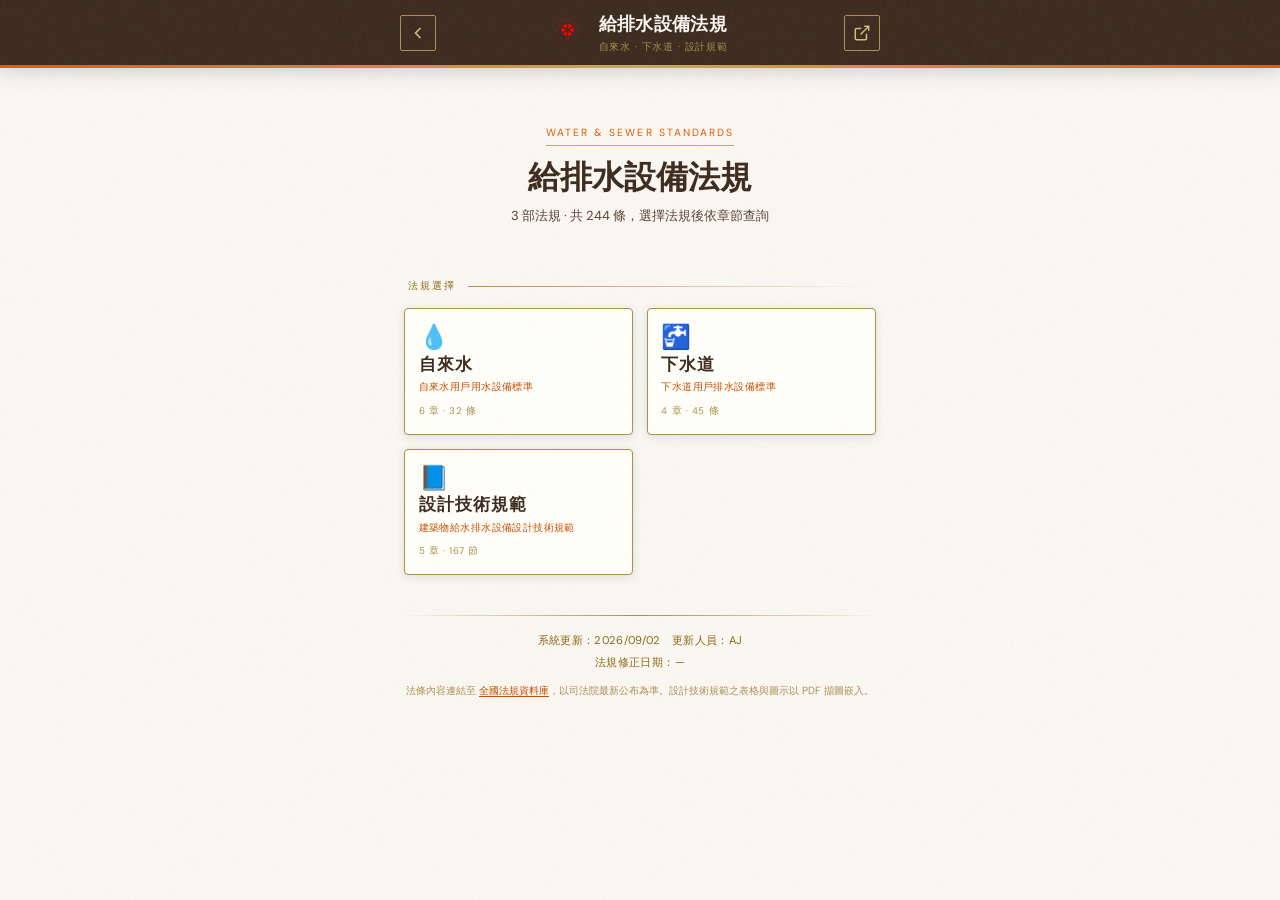
==== index.html @ e8ea3840 "Deploy water-law-web with plumbing spec crops, PDF viewer, and appendix navigation fixes. EOF  Co-au" ====
<!DOCTYPE html>
<html lang="zh-Hant">
<head>
  <meta charset="UTF-8">
  <meta name="viewport" content="width=device-width, initial-scale=1, viewport-fit=cover">
  <meta name="theme-color" content="#3D2B1F">
  <meta name="apple-mobile-web-app-capable" content="yes">
  <meta name="apple-mobile-web-app-status-bar-style" content="black-translucent">
  <meta name="apple-mobile-web-app-title" content="給排水設備法規">
  <link rel="apple-touch-icon" href="assets/logo.png">
  <meta name="description" content="自來水用戶用水設備標準、下水道用戶排水設備標準、建築物給水排水設備設計技術規範 — 手機網頁版">
  <title>給排水設備法規</title>
  <link rel="preconnect" href="https://fonts.googleapis.com">
  <link rel="preconnect" href="https://fonts.gstatic.com" crossorigin>
  <link href="https://fonts.googleapis.com/css2?family=Cormorant+Garamond:ital,wght@0,500;0,600;0,700;1,500&family=DM+Sans:opsz,wght@9..40,400;9..40,500;9..40,600&display=swap" rel="stylesheet">
  <link rel="stylesheet" href="css/style.css">
</head>
<body>
  <div class="grain" aria-hidden="true"></div>

  <header class="site-header">
    <div class="header-inner">
      <button type="button" class="back-btn" id="backBtn" hidden aria-label="返回">
        <svg width="20" height="20" viewBox="0 0 24 24" fill="none" stroke="currentColor" stroke-width="2"><path d="M15 18l-6-6 6-6"/></svg>
      </button>
      <div class="brand">
        <img src="assets/logo.png" alt="" class="brand-logo" width="36" height="36">
        <div class="brand-text">
          <h1 class="brand-title" id="pageTitle">給排水設備法規</h1>
          <p class="brand-sub" id="pageSub">自來水 · 下水道 · 設計規範</p>
        </div>
      </div>
      <a class="moj-link" id="headerMojLink" href="https://law.moj.gov.tw/" target="_blank" rel="noopener" aria-label="全國法規資料庫">
        <svg width="18" height="18" viewBox="0 0 24 24" fill="none" stroke="currentColor" stroke-width="2"><path d="M18 13v6a2 2 0 01-2 2H5a2 2 0 01-2-2V8a2 2 0 012-2h6"/><polyline points="15 3 21 3 21 9"/><line x1="10" y1="14" x2="21" y2="3"/></svg>
      </a>
    </div>
    <div class="header-rule"></div>
  </header>

  <main class="main" id="app"></main>

  <footer class="site-footer">
    <div class="footer-rule"></div>
    <p class="footer-meta">系統更新：<span id="sysDate"></span>　更新人員：<span id="sysAuthor"></span></p>
    <p class="footer-meta">法規修正日期：<span id="lawDate">—</span></p>
    <p class="footer-note" id="footerNote">法條內容連結至 <a href="https://law.moj.gov.tw/" target="_blank" rel="noopener">全國法規資料庫</a>，以司法院最新公布為準。設計技術規範之表格與圖示以 PDF 擷圖嵌入。</p>
  </footer>

  <div class="toast" id="toast" role="status" aria-live="polite"></div>

  <script src="js/plumbing-spec.js"></script>
  <script src="js/data.js"></script>
  <script src="js/app.js"></script>
</body>
</html>
---- css/style.css ----
/* HERMES-inspired retro palette */
:root {
  --hermes-orange: #E65A00;
  --hermes-orange-light: #FF7A1A;
  --hermes-orange-dark: #C44D00;
  --brown-deep: #3D2B1F;
  --brown-mid: #5C4033;
  --brown-soft: #8B6914;
  --cream: #FAF7F2;
  --cream-dark: #F0EBE3;
  --gold: #C4A962;
  --gold-light: #D4BC7A;
  --gold-muted: #A89050;
  --white: #FFFEF9;
  --shadow: rgba(61, 43, 31, 0.12);
  --shadow-deep: rgba(61, 43, 31, 0.22);
  --safe-bottom: env(safe-area-inset-bottom, 0px);
  --safe-top: env(safe-area-inset-top, 0px);
  --header-h: 4.5rem;
  --radius: 2px;
  --radius-lg: 4px;
  --font-display: 'Cormorant Garamond', 'Georgia', serif;
  --font-body: 'DM Sans', 'Segoe UI', sans-serif;
}

*, *::before, *::after { box-sizing: border-box; }

html {
  font-size: 16px;
  -webkit-text-size-adjust: 100%;
  scroll-behavior: smooth;
}

body {
  margin: 0;
  min-height: 100dvh;
  font-family: var(--font-body);
  font-size: 0.9375rem;
  line-height: 1.55;
  color: var(--brown-deep);
  background: var(--cream);
  padding-top: calc(var(--header-h) + var(--safe-top));
  padding-bottom: calc(1rem + var(--safe-bottom));
}

.grain {
  pointer-events: none;
  position: fixed;
  inset: 0;
  z-index: 9999;
  opacity: 0.035;
  background-image: url("data:image/svg+xml,%3Csvg viewBox='0 0 256 256' xmlns='http://www.w3.org/2000/svg'%3E%3Cfilter id='n'%3E%3CfeTurbulence type='fractalNoise' baseFrequency='0.85' numOctaves='4' stitchTiles='stitch'/%3E%3C/filter%3E%3Crect width='100%25' height='100%25' filter='url(%23n)'/%3E%3C/svg%3E");
}

/* ── Header ── */
.site-header {
  position: fixed;
  top: 0;
  left: 0;
  right: 0;
  z-index: 100;
  background: var(--brown-deep);
  padding-top: var(--safe-top);
  box-shadow: 0 2px 20px var(--shadow-deep);
}

.header-inner {
  display: grid;
  grid-template-columns: 2.25rem 1fr 2.25rem;
  align-items: center;
  gap: 0.75rem;
  padding: 0.65rem 1rem;
  max-width: 32rem;
  margin: 0 auto;
}

.back-btn {
  grid-column: 1;
  justify-self: start;
  display: flex;
  align-items: center;
  justify-content: center;
  width: 2.25rem;
  height: 2.25rem;
  border: 1px solid var(--gold-muted);
  background: transparent;
  color: var(--gold-light);
  border-radius: var(--radius);
  cursor: pointer;
  transition: background 0.2s, color 0.2s;
}

.back-btn:active { background: rgba(196, 169, 98, 0.15); }

.brand {
  grid-column: 2;
  display: flex;
  align-items: center;
  justify-content: center;
  gap: 0.65rem;
  min-width: 0;
}

.header-inner .back-btn:not([hidden]) ~ .brand {
  justify-content: flex-start;
}

.brand-logo {
  flex-shrink: 0;
  width: 2.25rem;
  height: 2.25rem;
  display: block;
  object-fit: contain;
  object-position: center;
  border: none;
  background: transparent;
}

.brand-text { min-width: 0; }

.brand-title {
  margin: 0;
  font-family: var(--font-display);
  font-size: 1.15rem;
  font-weight: 600;
  color: var(--cream);
  letter-spacing: 0.02em;
  white-space: nowrap;
  overflow: hidden;
  text-overflow: ellipsis;
}

.brand-sub {
  margin: 0;
  font-size: 0.65rem;
  color: var(--gold-muted);
  letter-spacing: 0.08em;
  text-transform: uppercase;
  white-space: nowrap;
  overflow: hidden;
  text-overflow: ellipsis;
}

.moj-link {
  grid-column: 3;
  justify-self: end;
  display: flex;
  align-items: center;
  justify-content: center;
  width: 2.25rem;
  height: 2.25rem;
  color: var(--gold-light);
  border: 1px solid var(--gold-muted);
  border-radius: var(--radius);
  text-decoration: none;
  transition: background 0.2s;
}

.moj-link:active { background: rgba(196, 169, 98, 0.15); }

.header-rule {
  height: 3px;
  background: linear-gradient(90deg, var(--hermes-orange) 0%, var(--gold) 50%, var(--hermes-orange) 100%);
}

/* ── Main ── */
.main {
  max-width: 32rem;
  margin: 0 auto;
  padding: 1.25rem 1rem 2rem;
}

/* Hero */
.hero {
  text-align: center;
  padding: 1.5rem 0.5rem 2rem;
}

.hero-eyebrow {
  display: inline-block;
  font-size: 0.65rem;
  letter-spacing: 0.2em;
  text-transform: uppercase;
  color: var(--hermes-orange);
  border-bottom: 1px solid var(--gold);
  padding-bottom: 0.25rem;
  margin-bottom: 0.75rem;
}

.hero-title {
  font-family: var(--font-display);
  font-size: 1.75rem;
  font-weight: 600;
  color: var(--brown-deep);
  margin: 0 0 0.5rem;
  line-height: 1.25;
}

.hero-desc {
  font-size: 0.8125rem;
  color: var(--brown-mid);
  margin: 0 0 1.25rem;
  max-width: 18rem;
  margin-left: auto;
  margin-right: auto;
}

.hero-cta {
  display: inline-flex;
  align-items: center;
  gap: 0.4rem;
  padding: 0.55rem 1.1rem;
  font-size: 0.75rem;
  font-weight: 500;
  letter-spacing: 0.05em;
  text-transform: uppercase;
  color: var(--brown-deep);
  background: var(--white);
  border: 1.5px solid var(--gold);
  border-radius: var(--radius);
  text-decoration: none;
  box-shadow: 0 2px 8px var(--shadow);
  transition: transform 0.15s, box-shadow 0.15s;
}

.hero-cta:active {
  transform: scale(0.98);
  box-shadow: 0 1px 4px var(--shadow);
}

/* Category grid */
.section-label {
  font-size: 0.65rem;
  letter-spacing: 0.18em;
  text-transform: uppercase;
  color: var(--brown-soft);
  margin: 0 0 0.85rem 0.25rem;
  display: flex;
  align-items: center;
  gap: 0.75rem;
}

.section-label::after {
  content: '';
  flex: 1;
  height: 1px;
  background: linear-gradient(90deg, var(--gold-muted), transparent);
}

.chapter-block {
  margin-bottom: 1.5rem;
}

.chapter-heading {
  font-family: var(--font-display);
  font-size: 1.125rem;
  font-weight: 600;
  color: var(--brown-mid);
  margin: 0 0 0.65rem;
  padding-bottom: 0.35rem;
  border-bottom: 1px solid var(--gold-muted);
  letter-spacing: 0.04em;
}

.cat-grid--chapters {
  grid-template-columns: 1fr;
}

.cat-card--chapter .cat-title {
  font-size: 1.05rem;
  letter-spacing: 0.06em;
}

.cat-grid {
  display: grid;
  grid-template-columns: repeat(2, minmax(0, 1fr));
  gap: 0.75rem;
  list-style: none;
  padding: 0;
  margin: 0;
}

.cat-grid > li {
  min-width: 0;
  display: flex;
}

.cat-card {
  display: flex;
  flex-direction: column;
  align-items: flex-start;
  gap: 0.35rem;
  width: 100%;
  min-width: 0;
  min-height: 5.5rem;
  padding: 1rem 0.85rem;
  background: var(--white);
  border: 1.5px solid var(--gold-muted);
  border-radius: var(--radius-lg);
  cursor: pointer;
  text-align: left;
  font-family: inherit;
  color: inherit;
  box-shadow: 0 2px 10px var(--shadow);
  transition: transform 0.15s, box-shadow 0.15s, border-color 0.15s;
  position: relative;
  overflow: hidden;
}

.cat-card::before {
  content: '';
  position: absolute;
  top: 0;
  left: 0;
  right: 0;
  height: 3px;
  background: var(--hermes-orange);
  transform: scaleX(0);
  transform-origin: left;
  transition: transform 0.25s;
}

.cat-card:active {
  transform: scale(0.97);
  box-shadow: 0 1px 5px var(--shadow);
}

.cat-card:active::before { transform: scaleX(1); }

.cat-icon {
  font-size: 1.5rem;
  line-height: 1;
}

.cat-title {
  font-family: var(--font-display);
  font-size: 1.05rem;
  font-weight: 600;
  color: var(--brown-deep);
  margin: 0;
  line-height: 1.2;
}

.cat-sub {
  font-size: 0.65rem;
  color: var(--hermes-orange-dark);
  letter-spacing: 0.04em;
  margin: 0;
}

.cat-count {
  font-size: 0.6rem;
  color: var(--gold-muted);
  letter-spacing: 0.06em;
  margin-top: auto;
  padding-top: 0.25rem;
}

/* Category page */
.cat-header {
  padding: 0.5rem 0 1.25rem;
  border-bottom: 1px solid var(--gold-muted);
  margin-bottom: 1.25rem;
}

.cat-header-icon {
  font-size: 2rem;
  margin-bottom: 0.5rem;
}

.cat-header-title {
  font-family: var(--font-display);
  font-size: 1.65rem;
  font-weight: 600;
  margin: 0 0 0.25rem;
  color: var(--brown-deep);
}

.cat-header-sub {
  font-size: 0.75rem;
  color: var(--hermes-orange);
  letter-spacing: 0.06em;
  margin: 0 0 0.5rem;
}

.cat-header-desc {
  font-size: 0.8125rem;
  color: var(--brown-mid);
  margin: 0;
}

.notes-box {
  background: var(--cream-dark);
  border-left: 3px solid var(--hermes-orange);
  padding: 0.75rem 1rem;
  margin-bottom: 1.25rem;
  font-size: 0.8125rem;
  color: var(--brown-mid);
}

.notes-box p { margin: 0; }
.notes-box p + p { margin-top: 0.35rem; }

/* Article buttons */
.art-list {
  list-style: none;
  padding: 0;
  margin: 0;
  display: flex;
  flex-direction: column;
  gap: 0.55rem;
}

.art-btn {
  display: flex;
  align-items: flex-start;
  gap: 0.75rem;
  width: 100%;
  padding: 0.85rem 1rem;
  background: var(--white);
  border: 1.5px solid var(--cream-dark);
  border-radius: var(--radius-lg);
  cursor: pointer;
  text-align: left;
  font-family: inherit;
  color: inherit;
  box-shadow: 0 1px 6px var(--shadow);
  transition: border-color 0.15s, transform 0.15s, box-shadow 0.15s;
  text-decoration: none;
}

.art-btn:active {
  transform: scale(0.985);
  border-color: var(--hermes-orange);
  box-shadow: 0 2px 10px var(--shadow);
}

.art-num {
  flex-shrink: 0;
  width: 2.6rem;
  min-width: 2.6rem;
  max-width: 2.6rem;
  padding: 0.35rem 0.25rem;
  font-family: var(--font-display);
  font-size: 0.85rem;
  font-weight: 700;
  color: var(--hermes-orange);
  background: rgba(230, 90, 0, 0.07);
  border: 1px solid rgba(230, 90, 0, 0.25);
  border-radius: var(--radius);
  text-align: center;
  line-height: 1.2;
  word-break: keep-all;
}

.art-btn--table .art-num,
.art-btn--figure .art-num {
  width: auto;
  min-width: 2.75rem;
  max-width: 4.75rem;
  font-size: 0.72rem;
  padding: 0.32rem 0.4rem;
}

.art-label {
  flex: 1;
  min-width: 0;
  font-size: 0.9rem;
  font-weight: 500;
  color: var(--brown-deep);
  line-height: 1.35;
  word-break: break-word;
  overflow-wrap: break-word;
}

.art-note {
  display: block;
  font-size: 0.7rem;
  color: var(--brown-soft);
  font-weight: 400;
  margin-top: 0.15rem;
}

.art-arrow {
  flex-shrink: 0;
  color: var(--gold-muted);
  opacity: 0.7;
  margin-top: 0.12rem;
}

button.art-btn {
  width: 100%;
  font: inherit;
  text-align: left;
  cursor: pointer;
}

.art-detail {
  padding: 0.25rem 0 1.5rem;
}

.art-detail-head {
  margin-bottom: 1.25rem;
}

.art-detail-breadcrumb {
  font-size: 0.72rem;
  color: var(--brown-soft);
  margin: 0 0 0.35rem;
  letter-spacing: 0.04em;
}

.art-detail-title {
  font-family: var(--font-display);
  font-size: 1.65rem;
  font-weight: 600;
  color: var(--ink);
  margin: 0;
  line-height: 1.2;
}

.art-detail-body {
  font-size: 0.92rem;
  line-height: 1.75;
  color: var(--ink-soft);
  white-space: normal;
  word-break: break-word;
}

.art-detail-body p {
  margin: 0 0 1rem;
}

.art-detail-body p:last-child {
  margin-bottom: 0;
}

.spec-media {
  margin: 1.25rem 0 1.5rem;
  padding: 0;
  border: 1px solid rgba(61, 43, 31, 0.12);
  border-radius: 0.65rem;
  overflow: hidden;
  background: rgba(255, 252, 247, 0.72);
  box-shadow: 0 8px 24px rgba(61, 43, 31, 0.06);
}

.spec-media figcaption {
  padding: 0.75rem 0.9rem 0.65rem;
  font-size: 0.78rem;
  color: var(--brown-soft);
  border-bottom: 1px solid rgba(61, 43, 31, 0.08);
  line-height: 1.5;
}

.spec-media-tag {
  display: inline-block;
  margin-right: 0.45rem;
  padding: 0.12rem 0.45rem;
  border-radius: 999px;
  font-size: 0.62rem;
  letter-spacing: 0.08em;
  text-transform: uppercase;
  color: var(--ink);
  background: rgba(184, 134, 11, 0.14);
}

.spec-media--table .spec-media-tag {
  background: rgba(61, 43, 31, 0.1);
}

.spec-media-img {
  display: block;
  width: 100%;
  height: auto;
  background: #fff;
}

.spec-media-img--crop {
  width: auto;
  max-width: 100%;
  margin: 0 auto;
}

.art-detail-pdf {
  margin-top: 1.5rem;
}

/* Footer */
.site-footer {
  max-width: 32rem;
  margin: 0 auto;
  padding: 0 1rem 1.5rem;
  text-align: center;
}

.footer-rule {
  height: 1px;
  background: linear-gradient(90deg, transparent, var(--gold-muted), transparent);
  margin-bottom: 1rem;
}

.footer-meta {
  font-size: 0.7rem;
  color: var(--brown-soft);
  margin: 0 0 0.25rem;
  letter-spacing: 0.03em;
}

.footer-note {
  font-size: 0.65rem;
  color: var(--gold-muted);
  margin: 0.75rem 0 0;
  line-height: 1.5;
}

.footer-note a {
  color: var(--hermes-orange-dark);
  text-decoration: underline;
  text-underline-offset: 2px;
}

/* Toast */
.toast {
  position: fixed;
  bottom: calc(1.5rem + var(--safe-bottom));
  left: 50%;
  transform: translateX(-50%) translateY(120%);
  background: var(--brown-deep);
  color: var(--cream);
  padding: 0.65rem 1.25rem;
  border-radius: var(--radius-lg);
  font-size: 0.8125rem;
  border: 1px solid var(--gold-muted);
  box-shadow: 0 4px 20px var(--shadow-deep);
  z-index: 200;
  opacity: 0;
  transition: transform 0.3s, opacity 0.3s;
  pointer-events: none;
  white-space: nowrap;
  max-width: calc(100% - 2rem);
  overflow: hidden;
  text-overflow: ellipsis;
}

.toast.show {
  transform: translateX(-50%) translateY(0);
  opacity: 1;
}

/* Animations */
@keyframes fadeUp {
  from { opacity: 0; transform: translateY(12px); }
  to { opacity: 1; transform: translateY(0); }
}

.fade-up {
  animation: fadeUp 0.35s ease both;
}

.fade-up:nth-child(2) { animation-delay: 0.04s; }
.fade-up:nth-child(3) { animation-delay: 0.08s; }
.fade-up:nth-child(4) { animation-delay: 0.12s; }

/* ── Calculators ── */
.calc-panel {
  background: var(--white);
  border: 1.5px solid var(--gold-muted);
  border-radius: var(--radius-lg);
  padding: 1.1rem 1rem 1.25rem;
  margin-bottom: 1.25rem;
  box-shadow: 0 2px 12px var(--shadow);
}

.calc-panel-head {
  margin-bottom: 1rem;
  padding-bottom: 0.75rem;
  border-bottom: 1px solid var(--cream-dark);
}

.calc-panel-badge {
  display: inline-block;
  font-size: 0.6rem;
  letter-spacing: 0.14em;
  text-transform: uppercase;
  color: var(--hermes-orange);
  border: 1px solid rgba(230, 90, 0, 0.35);
  padding: 0.15rem 0.45rem;
  border-radius: var(--radius);
  margin-bottom: 0.45rem;
}

.calc-panel-title {
  font-family: var(--font-display);
  font-size: 1.25rem;
  font-weight: 600;
  margin: 0 0 0.25rem;
  color: var(--brown-deep);
}

.calc-panel-desc {
  font-size: 0.75rem;
  color: var(--brown-mid);
  margin: 0;
  line-height: 1.45;
}

.calc-form {
  display: flex;
  flex-direction: column;
  gap: 0.75rem;
}

.calc-group-label {
  font-size: 0.65rem;
  letter-spacing: 0.1em;
  text-transform: uppercase;
  color: var(--gold-muted);
  margin: 0.25rem 0 0;
}

.calc-grid-2 {
  display: grid;
  grid-template-columns: repeat(3, minmax(0, 5.5rem));
  gap: 0.55rem 0.65rem;
}

.calc-grid-2--2col {
  grid-template-columns: repeat(2, minmax(0, 5.5rem));
}

.calc-field {
  display: flex;
  flex-direction: column;
  gap: 0.3rem;
  max-width: 5.5rem;
}

.calc-form > .calc-field {
  max-width: 8.5rem;
}

.calc-actions {
  margin-top: 0.25rem;
  max-width: none;
  grid-template-columns: 1fr 1fr;
  width: 100%;
}

.calc-label {
  font-size: 0.8125rem;
  font-weight: 500;
  color: var(--brown-deep);
}

.calc-input-wrap {
  display: flex;
  align-items: stretch;
  border: 1.5px solid var(--cream-dark);
  border-radius: var(--radius);
  overflow: hidden;
  background: var(--cream);
  transition: border-color 0.15s;
}

.calc-input-wrap:focus-within {
  border-color: var(--hermes-orange);
}

.calc-input {
  flex: 1;
  min-width: 0;
  width: 100%;
  max-width: 4.5rem;
  border: none;
  background: transparent;
  padding: 0.6rem 0.75rem;
  font-family: inherit;
  font-size: 1rem;
  color: var(--brown-deep);
  outline: none;
}

.calc-input::-webkit-outer-spin-button,
.calc-input::-webkit-inner-spin-button { -webkit-appearance: none; margin: 0; }
.calc-input[type=number] { -moz-appearance: textfield; }

.calc-unit {
  display: flex;
  align-items: center;
  padding: 0 0.65rem;
  font-size: 0.7rem;
  color: var(--brown-soft);
  background: var(--cream-dark);
  border-left: 1px solid var(--cream-dark);
  white-space: nowrap;
}

.calc-hint {
  font-size: 0.65rem;
  color: var(--gold-muted);
  line-height: 1.35;
}

.calc-ref-list {
  margin: 0.25rem 0 0;
  padding: 0.75rem 0.75rem 0.75rem 1.25rem;
  background: var(--cream-dark);
  border-left: 3px solid var(--gold);
  font-size: 0.75rem;
  color: var(--brown-mid);
  line-height: 1.55;
}

.calc-ref-list li + li { margin-top: 0.25rem; }

.calc-actions .calc-submit {
  max-width: none;
}

.calc-submit {
  width: 100%;
  padding: 0.75rem 1rem;
  font-family: inherit;
  font-size: 0.875rem;
  font-weight: 600;
  letter-spacing: 0.04em;
  color: var(--cream);
  background: var(--hermes-orange);
  border: 1.5px solid var(--hermes-orange-dark);
  border-radius: var(--radius);
  cursor: pointer;
  box-shadow: 0 2px 8px rgba(230, 90, 0, 0.25);
  transition: transform 0.15s, background 0.15s;
}

.calc-submit:active {
  transform: scale(0.98);
  background: var(--hermes-orange-dark);
}

.calc-submit--outline {
  color: var(--hermes-orange);
  background: transparent;
  box-shadow: none;
}

.calc-submit--outline:active {
  background: rgba(230, 90, 0, 0.08);
}

.calc-result {
  margin-top: 1rem;
  padding: 0.85rem 1rem;
  background: var(--cream-dark);
  border: 1px solid var(--gold-muted);
  border-radius: var(--radius);
}

.calc-result--pass {
  background: rgba(76, 120, 68, 0.08);
  border-color: #6B8F63;
}

.calc-result--fail {
  background: rgba(180, 60, 40, 0.08);
  border-color: #B44A32;
}

.calc-result-label {
  display: block;
  font-size: 0.6rem;
  letter-spacing: 0.12em;
  text-transform: uppercase;
  color: var(--gold-muted);
  margin-bottom: 0.35rem;
}

.calc-result-main {
  font-family: var(--font-display);
  font-size: 2rem;
  font-weight: 700;
  color: var(--hermes-orange);
  margin: 0;
  line-height: 1.1;
}

.calc-result-unit {
  font-family: var(--font-body);
  font-size: 0.875rem;
  font-weight: 500;
  color: var(--brown-mid);
}

.calc-result-sub {
  font-size: 0.8125rem;
  color: var(--brown-mid);
  margin: 0.35rem 0 0;
}

.calc-result-status {
  color: var(--brown-deep);
}

.calc-result--pass .calc-result-status { color: #4A7344; }
.calc-result--fail .calc-result-status { color: #B44A32; }

.calc-breakdown {
  margin: 0.5rem 0 0;
  padding: 0;
  list-style: none;
  display: grid;
  grid-template-columns: 1fr 1fr;
  gap: 0.25rem 0.75rem;
  font-size: 0.75rem;
  color: var(--brown-mid);
}

/* Larger phones */
@media (min-width: 380px) {
  .hero-title { font-size: 2rem; }
  .cat-grid { gap: 0.85rem; }
}

@media (min-width: 480px) {
  .main { padding: 1.5rem 1.25rem 2.5rem; }
  .cat-grid { grid-template-columns: repeat(2, minmax(0, 1fr)); }
}
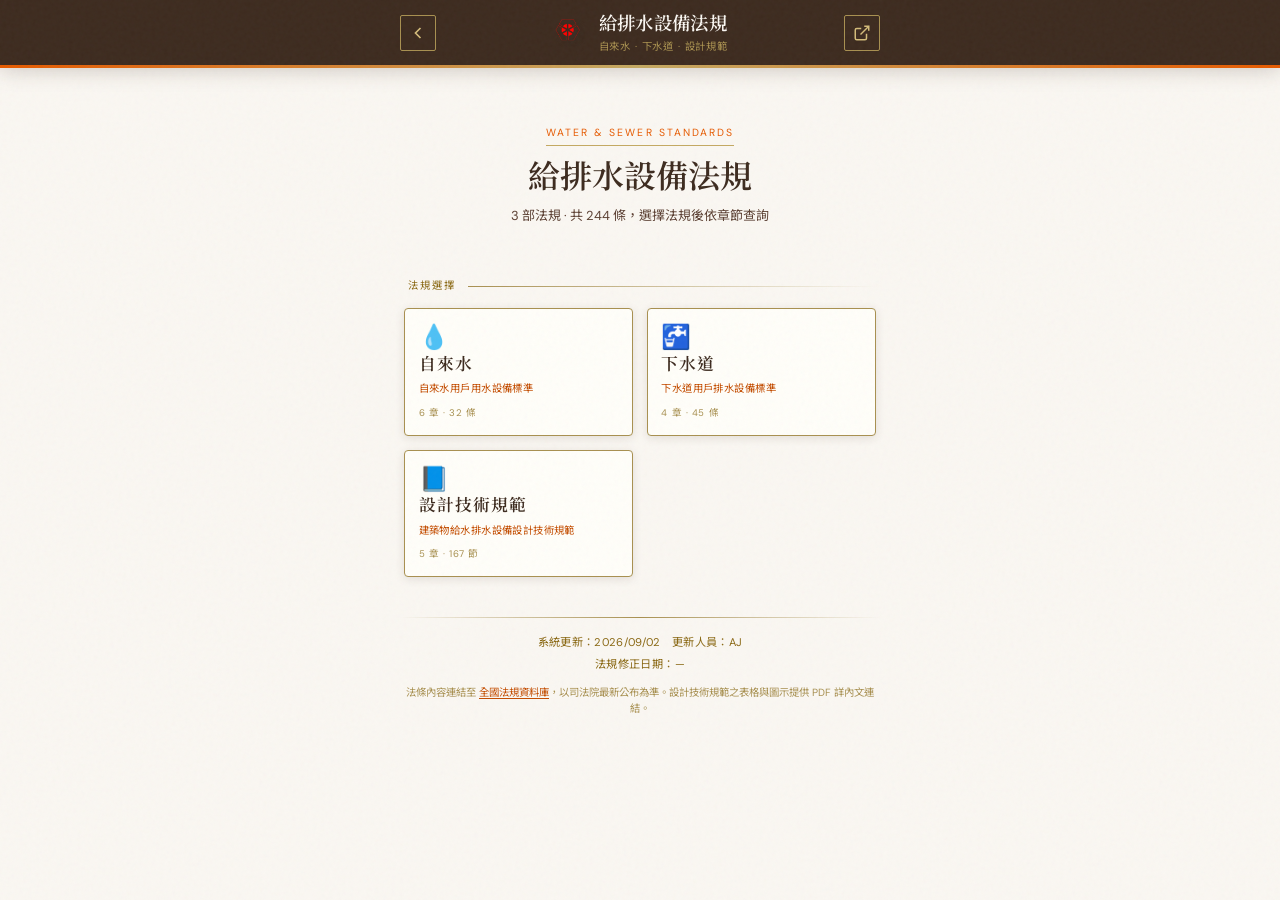
==== commit e7f1803d: "Fix PDF rendering with Poppler, normalize CJK text, and replace table/figure screenshots with PDF de" ====
--- a/index.html
+++ b/index.html
@@ -8,11 +8,11 @@
   <meta name="apple-mobile-web-app-status-bar-style" content="black-translucent">
   <meta name="apple-mobile-web-app-title" content="給排水設備法規">
   <link rel="apple-touch-icon" href="assets/logo.png">
-  <meta name="description" content="自來水用戶用水設備標準、下水道用戶排水設備標準、建築物給水排水設備設計技術規範 — 手機網頁版">
+  <meta name="description" content="自來水用戶用水設備標準、下水道用戶排水設備標準、建築物給水排水設備設計技術規範 — 手機網頁版，表格與圖示提供 PDF 詳內文連結">
   <title>給排水設備法規</title>
   <link rel="preconnect" href="https://fonts.googleapis.com">
   <link rel="preconnect" href="https://fonts.gstatic.com" crossorigin>
-  <link href="https://fonts.googleapis.com/css2?family=Cormorant+Garamond:ital,wght@0,500;0,600;0,700;1,500&family=DM+Sans:opsz,wght@9..40,400;9..40,500;9..40,600&display=swap" rel="stylesheet">
+  <link href="https://fonts.googleapis.com/css2?family=Cormorant+Garamond:ital,wght@0,500;0,600;0,700;1,500&family=DM+Sans:opsz,wght@9..40,400;9..40,500;9..40,600&family=Noto+Sans+TC:wght@400;500;600&family=Noto+Serif+TC:wght@500;600&display=swap" rel="stylesheet">
   <link rel="stylesheet" href="css/style.css">
 </head>
 <body>
@@ -43,7 +43,7 @@
     <div class="footer-rule"></div>
     <p class="footer-meta">系統更新：<span id="sysDate"></span>　更新人員：<span id="sysAuthor"></span></p>
     <p class="footer-meta">法規修正日期：<span id="lawDate">—</span></p>
-    <p class="footer-note" id="footerNote">法條內容連結至 <a href="https://law.moj.gov.tw/" target="_blank" rel="noopener">全國法規資料庫</a>，以司法院最新公布為準。設計技術規範之表格與圖示以 PDF 擷圖嵌入。</p>
+    <p class="footer-note" id="footerNote">法條內容連結至 <a href="https://law.moj.gov.tw/" target="_blank" rel="noopener">全國法規資料庫</a>，以司法院最新公布為準。設計技術規範之表格與圖示提供 PDF 詳內文連結。</p>
   </footer>
 
   <div class="toast" id="toast" role="status" aria-live="polite"></div>
--- a/css/style.css
+++ b/css/style.css
@@ -19,8 +19,9 @@
   --header-h: 4.5rem;
   --radius: 2px;
   --radius-lg: 4px;
-  --font-display: 'Cormorant Garamond', 'Georgia', serif;
-  --font-body: 'DM Sans', 'Segoe UI', sans-serif;
+  --font-display: 'Cormorant Garamond', 'Noto Serif TC', 'PMingLiU', 'Georgia', serif;
+  --font-body: 'DM Sans', 'Noto Sans TC', 'Microsoft JhengHei', 'PingFang TC', sans-serif;
+  --font-cjk: 'Noto Sans TC', 'Microsoft JhengHei', 'PingFang TC', sans-serif;
 }
 
 *, *::before, *::after { box-sizing: border-box; }
@@ -465,6 +466,7 @@
 .art-label {
   flex: 1;
   min-width: 0;
+  font-family: var(--font-cjk);
   font-size: 0.9rem;
   font-weight: 500;
   color: var(--brown-deep);
@@ -520,6 +522,7 @@
 }
 
 .art-detail-body {
+  font-family: var(--font-cjk);
   font-size: 0.92rem;
   line-height: 1.75;
   color: var(--ink-soft);
@@ -535,22 +538,50 @@
   margin-bottom: 0;
 }
 
-.spec-media {
-  margin: 1.25rem 0 1.5rem;
-  padding: 0;
+.spec-media-link {
+  display: flex;
+  flex-wrap: wrap;
+  align-items: center;
+  gap: 0.45rem 0.65rem;
+  margin: 1rem 0;
+  padding: 0.85rem 1rem;
   border: 1px solid rgba(61, 43, 31, 0.12);
   border-radius: 0.65rem;
-  overflow: hidden;
   background: rgba(255, 252, 247, 0.72);
-  box-shadow: 0 8px 24px rgba(61, 43, 31, 0.06);
-}
-
-.spec-media figcaption {
-  padding: 0.75rem 0.9rem 0.65rem;
-  font-size: 0.78rem;
-  color: var(--brown-soft);
-  border-bottom: 1px solid rgba(61, 43, 31, 0.08);
-  line-height: 1.5;
+  box-shadow: 0 4px 16px rgba(61, 43, 31, 0.05);
+  text-decoration: none;
+  color: inherit;
+  transition: border-color 0.15s, box-shadow 0.15s;
+}
+
+.spec-media-link:active {
+  border-color: var(--hermes-orange);
+  box-shadow: 0 6px 20px rgba(230, 90, 0, 0.1);
+}
+
+.spec-media-caption {
+  flex: 1;
+  min-width: 0;
+  font-family: var(--font-cjk);
+  font-size: 0.82rem;
+  color: var(--brown-deep);
+  line-height: 1.45;
+}
+
+.spec-media-action {
+  display: inline-flex;
+  align-items: center;
+  gap: 0.3rem;
+  margin-left: auto;
+  font-family: var(--font-cjk);
+  font-size: 0.75rem;
+  font-weight: 500;
+  color: var(--hermes-orange-dark);
+  white-space: nowrap;
+}
+
+.spec-media-link--table .spec-media-tag {
+  background: rgba(61, 43, 31, 0.1);
 }
 
 .spec-media-tag {
@@ -565,21 +596,8 @@
   background: rgba(184, 134, 11, 0.14);
 }
 
-.spec-media--table .spec-media-tag {
-  background: rgba(61, 43, 31, 0.1);
-}
-
-.spec-media-img {
-  display: block;
-  width: 100%;
-  height: auto;
-  background: #fff;
-}
-
-.spec-media-img--crop {
-  width: auto;
-  max-width: 100%;
-  margin: 0 auto;
+.art-note--link {
+  color: var(--hermes-orange-dark);
 }
 
 .art-detail-pdf {
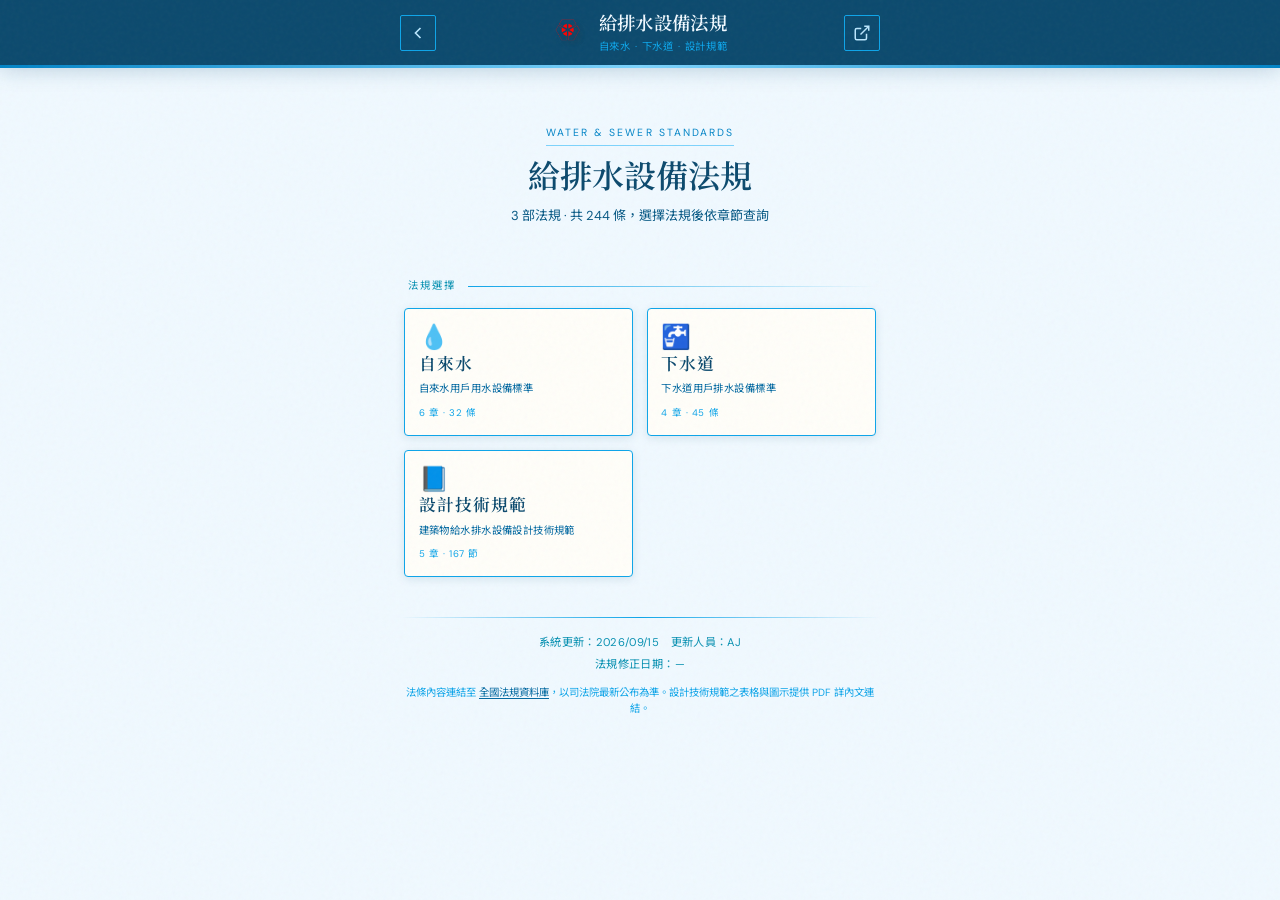
==== commit b64b620b: "Update system date to 2026/09/15 and refresh site color themes. Co-authored-by: Cursor <cursoragent@" ====
--- a/index.html
+++ b/index.html
@@ -3,7 +3,7 @@
 <head>
   <meta charset="UTF-8">
   <meta name="viewport" content="width=device-width, initial-scale=1, viewport-fit=cover">
-  <meta name="theme-color" content="#3D2B1F">
+  <meta name="theme-color" content="#0C4A6E">
   <meta name="apple-mobile-web-app-capable" content="yes">
   <meta name="apple-mobile-web-app-status-bar-style" content="black-translucent">
   <meta name="apple-mobile-web-app-title" content="給排水設備法規">
--- a/css/style.css
+++ b/css/style.css
@@ -1,19 +1,19 @@
 /* HERMES-inspired retro palette */
 :root {
-  --hermes-orange: #E65A00;
-  --hermes-orange-light: #FF7A1A;
-  --hermes-orange-dark: #C44D00;
-  --brown-deep: #3D2B1F;
-  --brown-mid: #5C4033;
-  --brown-soft: #8B6914;
-  --cream: #FAF7F2;
-  --cream-dark: #F0EBE3;
-  --gold: #C4A962;
-  --gold-light: #D4BC7A;
-  --gold-muted: #A89050;
+  --hermes-orange: #0284C7;
+  --hermes-orange-light: #38BDF8;
+  --hermes-orange-dark: #0369A1;
+  --brown-deep: #0C4A6E;
+  --brown-mid: #075985;
+  --brown-soft: #0891B2;
+  --cream: #F0F9FF;
+  --cream-dark: #E0F2FE;
+  --gold: #7DD3FC;
+  --gold-light: #BAE6FD;
+  --gold-muted: #0EA5E9;
   --white: #FFFEF9;
-  --shadow: rgba(61, 43, 31, 0.12);
-  --shadow-deep: rgba(61, 43, 31, 0.22);
+  --shadow: rgba(12, 74, 110, 0.12);
+  --shadow-deep: rgba(12, 74, 110, 0.22);
   --safe-bottom: env(safe-area-inset-bottom, 0px);
   --safe-top: env(safe-area-inset-top, 0px);
   --header-h: 4.5rem;
@@ -446,8 +446,8 @@
   font-size: 0.85rem;
   font-weight: 700;
   color: var(--hermes-orange);
-  background: rgba(230, 90, 0, 0.07);
-  border: 1px solid rgba(230, 90, 0, 0.25);
+  background: rgba(2, 132, 199, 0.07);
+  border: 1px solid rgba(2, 132, 199, 0.25);
   border-radius: var(--radius);
   text-align: center;
   line-height: 1.2;
@@ -556,7 +556,7 @@
 
 .spec-media-link:active {
   border-color: var(--hermes-orange);
-  box-shadow: 0 6px 20px rgba(230, 90, 0, 0.1);
+  box-shadow: 0 6px 20px rgba(2, 132, 199, 0.1);
 }
 
 .spec-media-caption {
@@ -702,7 +702,7 @@
   letter-spacing: 0.14em;
   text-transform: uppercase;
   color: var(--hermes-orange);
-  border: 1px solid rgba(230, 90, 0, 0.35);
+  border: 1px solid rgba(2, 132, 199, 0.35);
   padding: 0.15rem 0.45rem;
   border-radius: var(--radius);
   margin-bottom: 0.45rem;
@@ -848,7 +848,7 @@
   border: 1.5px solid var(--hermes-orange-dark);
   border-radius: var(--radius);
   cursor: pointer;
-  box-shadow: 0 2px 8px rgba(230, 90, 0, 0.25);
+  box-shadow: 0 2px 8px rgba(2, 132, 199, 0.25);
   transition: transform 0.15s, background 0.15s;
 }
 
@@ -864,7 +864,7 @@
 }
 
 .calc-submit--outline:active {
-  background: rgba(230, 90, 0, 0.08);
+  background: rgba(2, 132, 199, 0.08);
 }
 
 .calc-result {
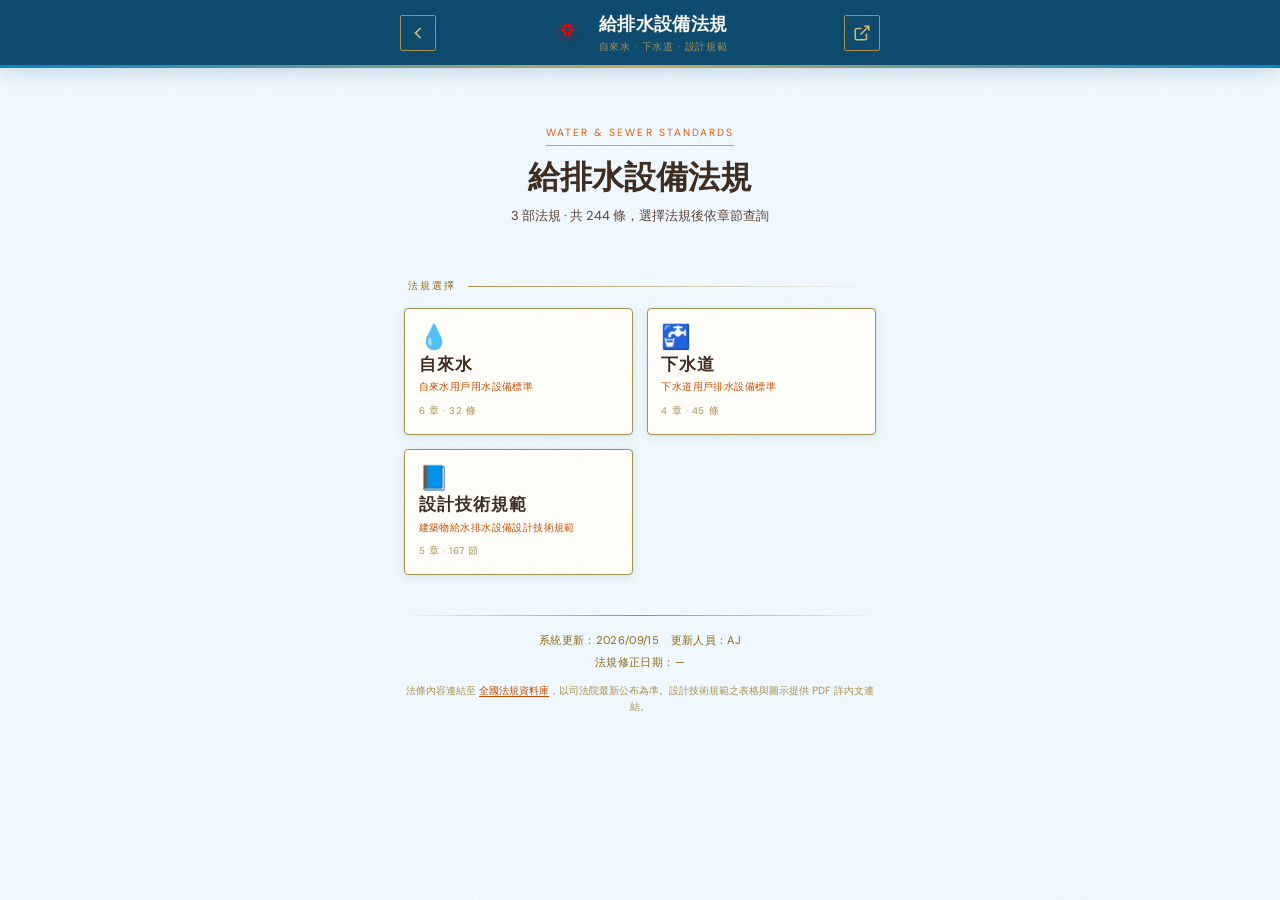
==== commit 57ef3266: "Unify gold borders, center header titles, and align shared typography colors. Co-authored-by: Cursor" ====
--- a/index.html
+++ b/index.html
@@ -12,7 +12,7 @@
   <title>給排水設備法規</title>
   <link rel="preconnect" href="https://fonts.googleapis.com">
   <link rel="preconnect" href="https://fonts.gstatic.com" crossorigin>
-  <link href="https://fonts.googleapis.com/css2?family=Cormorant+Garamond:ital,wght@0,500;0,600;0,700;1,500&family=DM+Sans:opsz,wght@9..40,400;9..40,500;9..40,600&family=Noto+Sans+TC:wght@400;500;600&family=Noto+Serif+TC:wght@500;600&display=swap" rel="stylesheet">
+  <link href="https://fonts.googleapis.com/css2?family=Cormorant+Garamond:ital,wght@0,500;0,600;0,700;1,500&family=DM+Sans:opsz,wght@9..40,400;9..40,500;9..40,600&display=swap" rel="stylesheet">
   <link rel="stylesheet" href="css/style.css">
 </head>
 <body>
--- a/css/style.css
+++ b/css/style.css
@@ -1,16 +1,26 @@
 /* HERMES-inspired retro palette */
 :root {
+  /* Typography colors (shared across all law apps) */
+  --text-primary: #3D2B1F;
+  --text-secondary: #5C4033;
+  --text-muted: #8B6914;
+  --text-label: #A89050;
+  --text-accent: #E65A00;
+  --text-accent-dark: #C44D00;
+  --text-on-dark: #FAF7F2;
+  --text-on-dark-label: #A89050;
+  --text-on-dark-light: #D4BC7A;
+  /* Site UI theme — water blue */
+  --ui-header: #0C4A6E;
   --hermes-orange: #0284C7;
   --hermes-orange-light: #38BDF8;
   --hermes-orange-dark: #0369A1;
-  --brown-deep: #0C4A6E;
-  --brown-mid: #075985;
-  --brown-soft: #0891B2;
+  --accent-rgb: 2, 132, 199;
   --cream: #F0F9FF;
   --cream-dark: #E0F2FE;
-  --gold: #7DD3FC;
-  --gold-light: #BAE6FD;
-  --gold-muted: #0EA5E9;
+  --gold: #C4A962;
+  --gold-light: #D4BC7A;
+  --gold-muted: #A89050;
   --white: #FFFEF9;
   --shadow: rgba(12, 74, 110, 0.12);
   --shadow-deep: rgba(12, 74, 110, 0.22);
@@ -19,9 +29,8 @@
   --header-h: 4.5rem;
   --radius: 2px;
   --radius-lg: 4px;
-  --font-display: 'Cormorant Garamond', 'Noto Serif TC', 'PMingLiU', 'Georgia', serif;
-  --font-body: 'DM Sans', 'Noto Sans TC', 'Microsoft JhengHei', 'PingFang TC', sans-serif;
-  --font-cjk: 'Noto Sans TC', 'Microsoft JhengHei', 'PingFang TC', sans-serif;
+  --font-display: 'Cormorant Garamond', 'Georgia', serif;
+  --font-body: 'DM Sans', 'Segoe UI', sans-serif;
 }
 
 *, *::before, *::after { box-sizing: border-box; }
@@ -38,7 +47,7 @@
   font-family: var(--font-body);
   font-size: 0.9375rem;
   line-height: 1.55;
-  color: var(--brown-deep);
+  color: var(--text-primary);
   background: var(--cream);
   padding-top: calc(var(--header-h) + var(--safe-top));
   padding-bottom: calc(1rem + var(--safe-bottom));
@@ -60,7 +69,7 @@
   left: 0;
   right: 0;
   z-index: 100;
-  background: var(--brown-deep);
+  background: var(--ui-header);
   padding-top: var(--safe-top);
   box-shadow: 0 2px 20px var(--shadow-deep);
 }
@@ -77,7 +86,9 @@
 
 .back-btn {
   grid-column: 1;
+  grid-row: 1;
   justify-self: start;
+  z-index: 2;
   display: flex;
   align-items: center;
   justify-content: center;
@@ -85,7 +96,7 @@
   height: 2.25rem;
   border: 1px solid var(--gold-muted);
   background: transparent;
-  color: var(--gold-light);
+  color: var(--text-on-dark-light);
   border-radius: var(--radius);
   cursor: pointer;
   transition: background 0.2s, color 0.2s;
@@ -94,16 +105,17 @@
 .back-btn:active { background: rgba(196, 169, 98, 0.15); }
 
 .brand {
-  grid-column: 2;
+  grid-column: 1 / -1;
+  grid-row: 1;
+  justify-self: center;
   display: flex;
   align-items: center;
   justify-content: center;
   gap: 0.65rem;
   min-width: 0;
-}
-
-.header-inner .back-btn:not([hidden]) ~ .brand {
-  justify-content: flex-start;
+  max-width: calc(100% - 5.75rem);
+  pointer-events: none;
+  z-index: 1;
 }
 
 .brand-logo {
@@ -117,14 +129,17 @@
   background: transparent;
 }
 
-.brand-text { min-width: 0; }
+.brand-text {
+  min-width: 0;
+  text-align: center;
+}
 
 .brand-title {
   margin: 0;
   font-family: var(--font-display);
   font-size: 1.15rem;
   font-weight: 600;
-  color: var(--cream);
+  color: var(--text-on-dark);
   letter-spacing: 0.02em;
   white-space: nowrap;
   overflow: hidden;
@@ -134,7 +149,7 @@
 .brand-sub {
   margin: 0;
   font-size: 0.65rem;
-  color: var(--gold-muted);
+  color: var(--text-label);
   letter-spacing: 0.08em;
   text-transform: uppercase;
   white-space: nowrap;
@@ -144,13 +159,15 @@
 
 .moj-link {
   grid-column: 3;
+  grid-row: 1;
   justify-self: end;
+  z-index: 2;
   display: flex;
   align-items: center;
   justify-content: center;
   width: 2.25rem;
   height: 2.25rem;
-  color: var(--gold-light);
+  color: var(--text-on-dark-light);
   border: 1px solid var(--gold-muted);
   border-radius: var(--radius);
   text-decoration: none;
@@ -182,7 +199,7 @@
   font-size: 0.65rem;
   letter-spacing: 0.2em;
   text-transform: uppercase;
-  color: var(--hermes-orange);
+  color: var(--text-accent);
   border-bottom: 1px solid var(--gold);
   padding-bottom: 0.25rem;
   margin-bottom: 0.75rem;
@@ -192,14 +209,14 @@
   font-family: var(--font-display);
   font-size: 1.75rem;
   font-weight: 600;
-  color: var(--brown-deep);
+  color: var(--text-primary);
   margin: 0 0 0.5rem;
   line-height: 1.25;
 }
 
 .hero-desc {
   font-size: 0.8125rem;
-  color: var(--brown-mid);
+  color: var(--text-secondary);
   margin: 0 0 1.25rem;
   max-width: 18rem;
   margin-left: auto;
@@ -215,7 +232,7 @@
   font-weight: 500;
   letter-spacing: 0.05em;
   text-transform: uppercase;
-  color: var(--brown-deep);
+  color: var(--text-primary);
   background: var(--white);
   border: 1.5px solid var(--gold);
   border-radius: var(--radius);
@@ -234,7 +251,7 @@
   font-size: 0.65rem;
   letter-spacing: 0.18em;
   text-transform: uppercase;
-  color: var(--brown-soft);
+  color: var(--text-muted);
   margin: 0 0 0.85rem 0.25rem;
   display: flex;
   align-items: center;
@@ -256,7 +273,7 @@
   font-family: var(--font-display);
   font-size: 1.125rem;
   font-weight: 600;
-  color: var(--brown-mid);
+  color: var(--text-secondary);
   margin: 0 0 0.65rem;
   padding-bottom: 0.35rem;
   border-bottom: 1px solid var(--gold-muted);
@@ -337,21 +354,21 @@
   font-family: var(--font-display);
   font-size: 1.05rem;
   font-weight: 600;
-  color: var(--brown-deep);
+  color: var(--text-primary);
   margin: 0;
   line-height: 1.2;
 }
 
 .cat-sub {
   font-size: 0.65rem;
-  color: var(--hermes-orange-dark);
+  color: var(--text-accent-dark);
   letter-spacing: 0.04em;
   margin: 0;
 }
 
 .cat-count {
   font-size: 0.6rem;
-  color: var(--gold-muted);
+  color: var(--text-label);
   letter-spacing: 0.06em;
   margin-top: auto;
   padding-top: 0.25rem;
@@ -374,29 +391,29 @@
   font-size: 1.65rem;
   font-weight: 600;
   margin: 0 0 0.25rem;
-  color: var(--brown-deep);
+  color: var(--text-primary);
 }
 
 .cat-header-sub {
   font-size: 0.75rem;
-  color: var(--hermes-orange);
+  color: var(--text-accent);
   letter-spacing: 0.06em;
   margin: 0 0 0.5rem;
 }
 
 .cat-header-desc {
   font-size: 0.8125rem;
-  color: var(--brown-mid);
+  color: var(--text-secondary);
   margin: 0;
 }
 
 .notes-box {
   background: var(--cream-dark);
-  border-left: 3px solid var(--hermes-orange);
+  border-left: 3px solid var(--gold);
   padding: 0.75rem 1rem;
   margin-bottom: 1.25rem;
   font-size: 0.8125rem;
-  color: var(--brown-mid);
+  color: var(--text-secondary);
 }
 
 .notes-box p { margin: 0; }
@@ -419,7 +436,7 @@
   width: 100%;
   padding: 0.85rem 1rem;
   background: var(--white);
-  border: 1.5px solid var(--cream-dark);
+  border: 1.5px solid var(--gold-muted);
   border-radius: var(--radius-lg);
   cursor: pointer;
   text-align: left;
@@ -432,7 +449,7 @@
 
 .art-btn:active {
   transform: scale(0.985);
-  border-color: var(--hermes-orange);
+  border-color: var(--gold);
   box-shadow: 0 2px 10px var(--shadow);
 }
 
@@ -445,9 +462,9 @@
   font-family: var(--font-display);
   font-size: 0.85rem;
   font-weight: 700;
-  color: var(--hermes-orange);
-  background: rgba(2, 132, 199, 0.07);
-  border: 1px solid rgba(2, 132, 199, 0.25);
+  color: var(--text-accent);
+  background: rgba(var(--accent-rgb), 0.07);
+  border: 1px solid var(--gold-muted);
   border-radius: var(--radius);
   text-align: center;
   line-height: 1.2;
@@ -466,10 +483,10 @@
 .art-label {
   flex: 1;
   min-width: 0;
-  font-family: var(--font-cjk);
+  font-family: var(--font-body);
   font-size: 0.9rem;
   font-weight: 500;
-  color: var(--brown-deep);
+  color: var(--text-primary);
   line-height: 1.35;
   word-break: break-word;
   overflow-wrap: break-word;
@@ -478,14 +495,14 @@
 .art-note {
   display: block;
   font-size: 0.7rem;
-  color: var(--brown-soft);
+  color: var(--text-muted);
   font-weight: 400;
   margin-top: 0.15rem;
 }
 
 .art-arrow {
   flex-shrink: 0;
-  color: var(--gold-muted);
+  color: var(--text-label);
   opacity: 0.7;
   margin-top: 0.12rem;
 }
@@ -507,7 +524,7 @@
 
 .art-detail-breadcrumb {
   font-size: 0.72rem;
-  color: var(--brown-soft);
+  color: var(--text-muted);
   margin: 0 0 0.35rem;
   letter-spacing: 0.04em;
 }
@@ -522,7 +539,7 @@
 }
 
 .art-detail-body {
-  font-family: var(--font-cjk);
+  font-family: var(--font-body);
   font-size: 0.92rem;
   line-height: 1.75;
   color: var(--ink-soft);
@@ -545,7 +562,7 @@
   gap: 0.45rem 0.65rem;
   margin: 1rem 0;
   padding: 0.85rem 1rem;
-  border: 1px solid rgba(61, 43, 31, 0.12);
+  border: 1px solid var(--gold-muted);
   border-radius: 0.65rem;
   background: rgba(255, 252, 247, 0.72);
   box-shadow: 0 4px 16px rgba(61, 43, 31, 0.05);
@@ -555,16 +572,16 @@
 }
 
 .spec-media-link:active {
-  border-color: var(--hermes-orange);
-  box-shadow: 0 6px 20px rgba(2, 132, 199, 0.1);
+  border-color: var(--gold);
+  box-shadow: 0 6px 20px rgba(var(--accent-rgb), 0.1);
 }
 
 .spec-media-caption {
   flex: 1;
   min-width: 0;
-  font-family: var(--font-cjk);
+  font-family: var(--font-body);
   font-size: 0.82rem;
-  color: var(--brown-deep);
+  color: var(--text-primary);
   line-height: 1.45;
 }
 
@@ -573,10 +590,10 @@
   align-items: center;
   gap: 0.3rem;
   margin-left: auto;
-  font-family: var(--font-cjk);
+  font-family: var(--font-body);
   font-size: 0.75rem;
   font-weight: 500;
-  color: var(--hermes-orange-dark);
+  color: var(--text-accent-dark);
   white-space: nowrap;
 }
 
@@ -597,7 +614,7 @@
 }
 
 .art-note--link {
-  color: var(--hermes-orange-dark);
+  color: var(--text-accent-dark);
 }
 
 .art-detail-pdf {
@@ -620,20 +637,20 @@
 
 .footer-meta {
   font-size: 0.7rem;
-  color: var(--brown-soft);
+  color: var(--text-muted);
   margin: 0 0 0.25rem;
   letter-spacing: 0.03em;
 }
 
 .footer-note {
   font-size: 0.65rem;
-  color: var(--gold-muted);
+  color: var(--text-label);
   margin: 0.75rem 0 0;
   line-height: 1.5;
 }
 
 .footer-note a {
-  color: var(--hermes-orange-dark);
+  color: var(--text-accent-dark);
   text-decoration: underline;
   text-underline-offset: 2px;
 }
@@ -644,8 +661,8 @@
   bottom: calc(1.5rem + var(--safe-bottom));
   left: 50%;
   transform: translateX(-50%) translateY(120%);
-  background: var(--brown-deep);
-  color: var(--cream);
+  background: var(--ui-header);
+  color: var(--text-on-dark);
   padding: 0.65rem 1.25rem;
   border-radius: var(--radius-lg);
   font-size: 0.8125rem;
@@ -701,8 +718,8 @@
   font-size: 0.6rem;
   letter-spacing: 0.14em;
   text-transform: uppercase;
-  color: var(--hermes-orange);
-  border: 1px solid rgba(2, 132, 199, 0.35);
+  color: var(--text-accent);
+  border: 1px solid var(--gold-muted);
   padding: 0.15rem 0.45rem;
   border-radius: var(--radius);
   margin-bottom: 0.45rem;
@@ -713,12 +730,12 @@
   font-size: 1.25rem;
   font-weight: 600;
   margin: 0 0 0.25rem;
-  color: var(--brown-deep);
+  color: var(--text-primary);
 }
 
 .calc-panel-desc {
   font-size: 0.75rem;
-  color: var(--brown-mid);
+  color: var(--text-secondary);
   margin: 0;
   line-height: 1.45;
 }
@@ -733,7 +750,7 @@
   font-size: 0.65rem;
   letter-spacing: 0.1em;
   text-transform: uppercase;
-  color: var(--gold-muted);
+  color: var(--text-label);
   margin: 0.25rem 0 0;
 }
 
@@ -768,13 +785,13 @@
 .calc-label {
   font-size: 0.8125rem;
   font-weight: 500;
-  color: var(--brown-deep);
+  color: var(--text-primary);
 }
 
 .calc-input-wrap {
   display: flex;
   align-items: stretch;
-  border: 1.5px solid var(--cream-dark);
+  border: 1.5px solid var(--gold-muted);
   border-radius: var(--radius);
   overflow: hidden;
   background: var(--cream);
@@ -782,7 +799,7 @@
 }
 
 .calc-input-wrap:focus-within {
-  border-color: var(--hermes-orange);
+  border-color: var(--gold);
 }
 
 .calc-input {
@@ -795,7 +812,7 @@
   padding: 0.6rem 0.75rem;
   font-family: inherit;
   font-size: 1rem;
-  color: var(--brown-deep);
+  color: var(--text-primary);
   outline: none;
 }
 
@@ -808,7 +825,7 @@
   align-items: center;
   padding: 0 0.65rem;
   font-size: 0.7rem;
-  color: var(--brown-soft);
+  color: var(--text-muted);
   background: var(--cream-dark);
   border-left: 1px solid var(--cream-dark);
   white-space: nowrap;
@@ -816,7 +833,7 @@
 
 .calc-hint {
   font-size: 0.65rem;
-  color: var(--gold-muted);
+  color: var(--text-label);
   line-height: 1.35;
 }
 
@@ -826,7 +843,7 @@
   background: var(--cream-dark);
   border-left: 3px solid var(--gold);
   font-size: 0.75rem;
-  color: var(--brown-mid);
+  color: var(--text-secondary);
   line-height: 1.55;
 }
 
@@ -843,12 +860,12 @@
   font-size: 0.875rem;
   font-weight: 600;
   letter-spacing: 0.04em;
-  color: var(--cream);
+  color: var(--text-on-dark);
   background: var(--hermes-orange);
-  border: 1.5px solid var(--hermes-orange-dark);
+  border: 1.5px solid var(--gold-muted);
   border-radius: var(--radius);
   cursor: pointer;
-  box-shadow: 0 2px 8px rgba(2, 132, 199, 0.25);
+  box-shadow: 0 2px 8px rgba(var(--accent-rgb), 0.25);
   transition: transform 0.15s, background 0.15s;
 }
 
@@ -858,13 +875,13 @@
 }
 
 .calc-submit--outline {
-  color: var(--hermes-orange);
+  color: var(--text-accent);
   background: transparent;
   box-shadow: none;
 }
 
 .calc-submit--outline:active {
-  background: rgba(2, 132, 199, 0.08);
+  background: rgba(var(--accent-rgb), 0.08);
 }
 
 .calc-result {
@@ -890,7 +907,7 @@
   font-size: 0.6rem;
   letter-spacing: 0.12em;
   text-transform: uppercase;
-  color: var(--gold-muted);
+  color: var(--text-label);
   margin-bottom: 0.35rem;
 }
 
@@ -898,7 +915,7 @@
   font-family: var(--font-display);
   font-size: 2rem;
   font-weight: 700;
-  color: var(--hermes-orange);
+  color: var(--text-accent);
   margin: 0;
   line-height: 1.1;
 }
@@ -907,17 +924,17 @@
   font-family: var(--font-body);
   font-size: 0.875rem;
   font-weight: 500;
-  color: var(--brown-mid);
+  color: var(--text-secondary);
 }
 
 .calc-result-sub {
   font-size: 0.8125rem;
-  color: var(--brown-mid);
+  color: var(--text-secondary);
   margin: 0.35rem 0 0;
 }
 
 .calc-result-status {
-  color: var(--brown-deep);
+  color: var(--text-primary);
 }
 
 .calc-result--pass .calc-result-status { color: #4A7344; }
@@ -931,7 +948,7 @@
   grid-template-columns: 1fr 1fr;
   gap: 0.25rem 0.75rem;
   font-size: 0.75rem;
-  color: var(--brown-mid);
+  color: var(--text-secondary);
 }
 
 /* Larger phones */
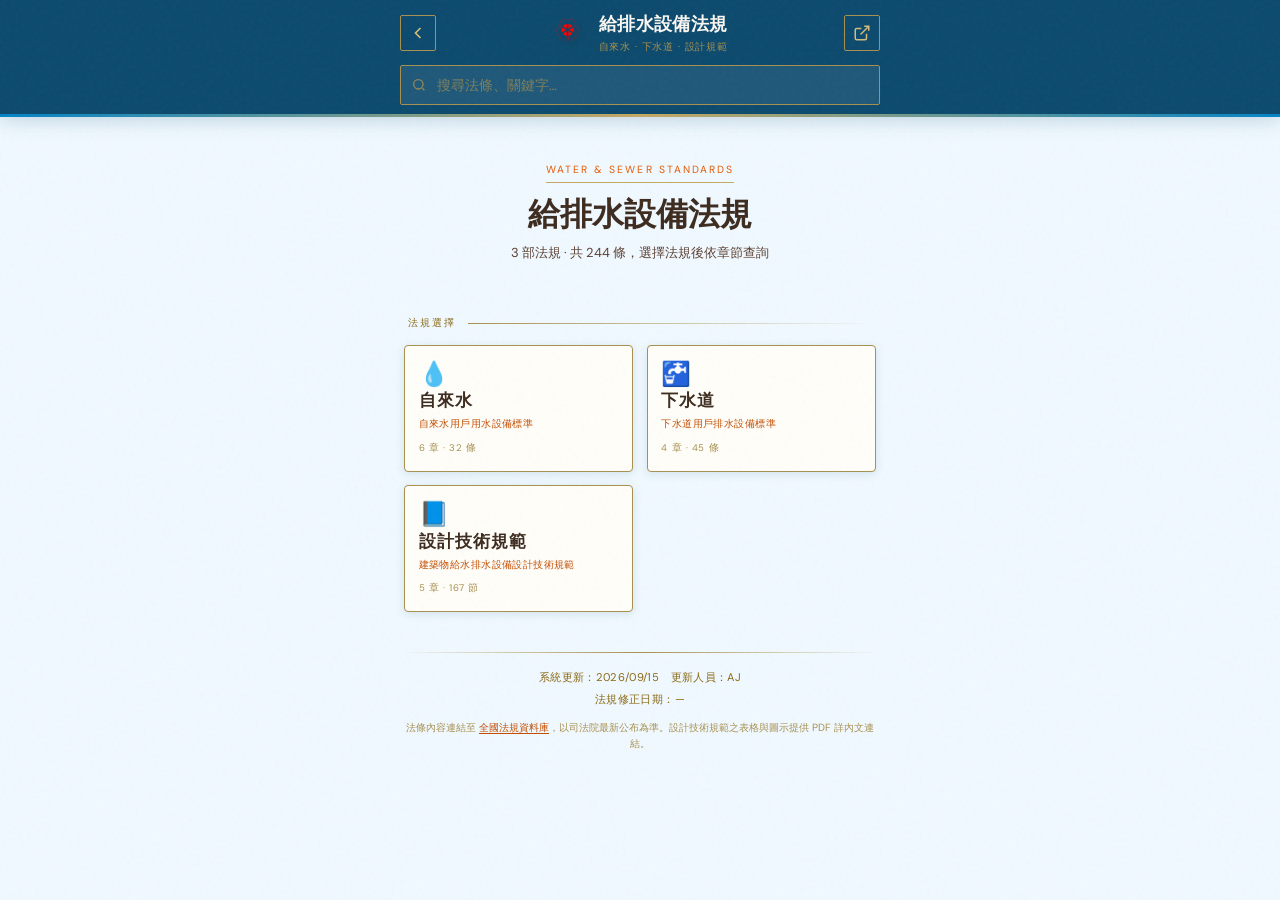
==== commit ecad676a: "Add in-site search with header search bar and indexed results. Support keyword lookup across categor" ====
--- a/index.html
+++ b/index.html
@@ -34,8 +34,19 @@
         <svg width="18" height="18" viewBox="0 0 24 24" fill="none" stroke="currentColor" stroke-width="2"><path d="M18 13v6a2 2 0 01-2 2H5a2 2 0 01-2-2V8a2 2 0 012-2h6"/><polyline points="15 3 21 3 21 9"/><line x1="10" y1="14" x2="21" y2="3"/></svg>
       </a>
     </div>
+    <div class="header-search">
+      <label class="search-wrap" for="siteSearch">
+        <svg class="search-icon" width="16" height="16" viewBox="0 0 24 24" fill="none" stroke="currentColor" stroke-width="2" aria-hidden="true"><circle cx="11" cy="11" r="7"/><path d="M20 20l-3-3"/></svg>
+        <input type="search" id="siteSearch" class="search-input" placeholder="搜尋法條、關鍵字…" autocomplete="off" enterkeyhint="search" aria-controls="searchPanel" aria-expanded="false">
+      </label>
+    </div>
     <div class="header-rule"></div>
   </header>
+
+  <div class="search-panel" id="searchPanel" hidden>
+    <ul class="search-results" id="searchResults" role="listbox" aria-label="搜尋結果"></ul>
+    <p class="search-empty" id="searchEmpty" hidden>找不到符合的結果</p>
+  </div>
 
   <main class="main" id="app"></main>
 
@@ -50,6 +61,7 @@
 
   <script src="js/plumbing-spec.js"></script>
   <script src="js/data.js"></script>
+  <script src="js/search.js"></script>
   <script src="js/app.js"></script>
 </body>
 </html>
--- a/css/style.css
+++ b/css/style.css
@@ -26,7 +26,7 @@
   --shadow-deep: rgba(12, 74, 110, 0.22);
   --safe-bottom: env(safe-area-inset-bottom, 0px);
   --safe-top: env(safe-area-inset-top, 0px);
-  --header-h: 4.5rem;
+  --header-h: 6.8rem;
   --radius: 2px;
   --radius-lg: 4px;
   --font-display: 'Cormorant Garamond', 'Georgia', serif;
@@ -179,6 +179,115 @@
 .header-rule {
   height: 3px;
   background: linear-gradient(90deg, var(--hermes-orange) 0%, var(--gold) 50%, var(--hermes-orange) 100%);
+}
+
+.header-search {
+  padding: 0 1rem 0.55rem;
+  max-width: 32rem;
+  margin: 0 auto;
+}
+
+.search-wrap {
+  display: flex;
+  align-items: center;
+  gap: 0.5rem;
+  padding: 0.45rem 0.65rem;
+  background: rgba(255, 255, 255, 0.08);
+  border: 1px solid var(--gold-muted);
+  border-radius: var(--radius);
+}
+
+.search-icon {
+  flex-shrink: 0;
+  color: var(--text-on-dark-label);
+  opacity: 0.85;
+}
+
+.search-input {
+  flex: 1;
+  min-width: 0;
+  border: none;
+  background: transparent;
+  color: var(--text-on-dark);
+  font: inherit;
+  font-size: 0.875rem;
+  outline: none;
+}
+
+.search-input::placeholder {
+  color: var(--text-on-dark-label);
+  opacity: 0.7;
+}
+
+.search-panel {
+  position: fixed;
+  top: calc(var(--header-h) + var(--safe-top));
+  left: 50%;
+  transform: translateX(-50%);
+  width: min(32rem, 100%);
+  max-height: min(24rem, 50dvh);
+  overflow-y: auto;
+  background: var(--white);
+  border: 1px solid var(--gold-muted);
+  border-top: none;
+  box-shadow: 0 8px 24px var(--shadow-deep);
+  z-index: 99;
+  padding: 0.35rem 0;
+}
+
+.search-results {
+  list-style: none;
+  margin: 0;
+  padding: 0;
+}
+
+.search-result {
+  display: block;
+  width: 100%;
+  text-align: left;
+  padding: 0.65rem 1rem;
+  border: none;
+  background: transparent;
+  cursor: pointer;
+  font-family: inherit;
+}
+
+.search-result:active {
+  background: var(--cream-dark);
+}
+
+.search-result-title {
+  display: block;
+  font-weight: 600;
+  color: var(--text-primary);
+  font-size: 0.875rem;
+}
+
+.search-result-meta {
+  display: block;
+  font-size: 0.75rem;
+  color: var(--text-muted);
+  margin-top: 0.15rem;
+}
+
+.search-result-detail {
+  display: -webkit-box;
+  font-size: 0.8125rem;
+  color: var(--text-secondary);
+  margin-top: 0.2rem;
+  line-height: 1.4;
+  overflow: hidden;
+  text-overflow: ellipsis;
+  -webkit-line-clamp: 2;
+  -webkit-box-orient: vertical;
+}
+
+.search-empty {
+  margin: 0;
+  padding: 1rem;
+  text-align: center;
+  color: var(--text-muted);
+  font-size: 0.875rem;
 }
 
 /* ── Main ── */
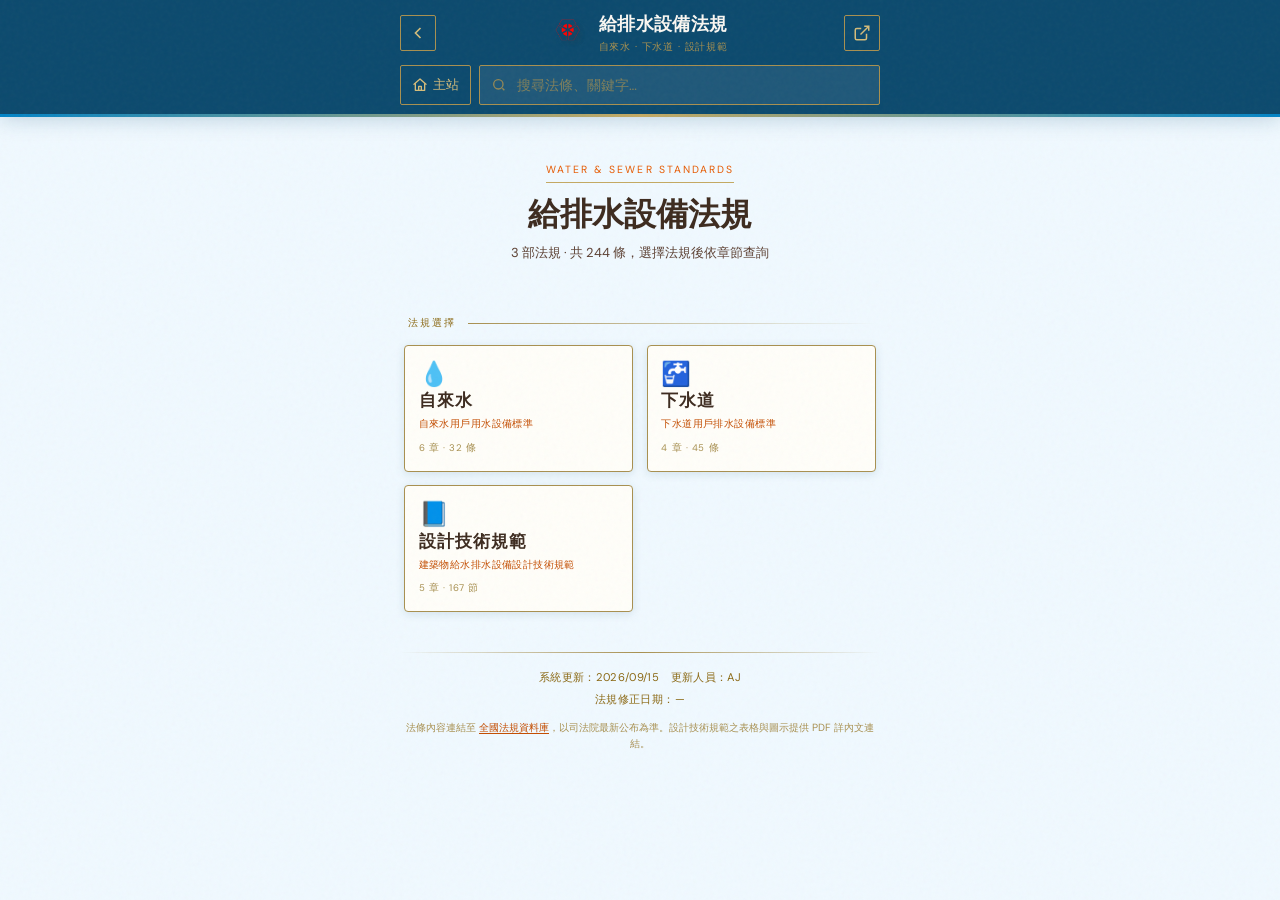
==== commit 0b781a8f: "Add 回主站 link to law-world-web in header Co-Authored-By: Claude Sonnet 5.5 <noreply@anthropic.com> Cl" ====
--- a/index.html
+++ b/index.html
@@ -35,6 +35,10 @@
       </a>
     </div>
     <div class="header-search">
+      <a class="home-link" href="https://jalin70.github.io/law-world-web/" aria-label="回法規園區主站" title="回法規園區主站">
+        <svg width="16" height="16" viewBox="0 0 24 24" fill="none" stroke="currentColor" stroke-width="2" stroke-linecap="round" stroke-linejoin="round" aria-hidden="true"><path d="M3 11l9-8 9 8"/><path d="M5 10v10h14V10"/><path d="M10 20v-6h4v6"/></svg>
+        <span>主站</span>
+      </a>
       <label class="search-wrap" for="siteSearch">
         <svg class="search-icon" width="16" height="16" viewBox="0 0 24 24" fill="none" stroke="currentColor" stroke-width="2" aria-hidden="true"><circle cx="11" cy="11" r="7"/><path d="M20 20l-3-3"/></svg>
         <input type="search" id="siteSearch" class="search-input" placeholder="搜尋法條、關鍵字…" autocomplete="off" enterkeyhint="search" aria-controls="searchPanel" aria-expanded="false">
--- a/css/style.css
+++ b/css/style.css
@@ -182,10 +182,32 @@
 }
 
 .header-search {
+  display: flex;
+  align-items: stretch;
+  gap: 0.5rem;
   padding: 0 1rem 0.55rem;
   max-width: 32rem;
   margin: 0 auto;
 }
+
+.header-search .search-wrap { flex: 1; min-width: 0; }
+
+.home-link {
+  flex-shrink: 0;
+  display: flex;
+  align-items: center;
+  gap: 0.3rem;
+  padding: 0 0.7rem;
+  color: var(--text-on-dark-light);
+  border: 1px solid var(--gold-muted);
+  border-radius: var(--radius);
+  font-size: 0.8125rem;
+  text-decoration: none;
+  white-space: nowrap;
+  transition: background 0.2s;
+}
+
+.home-link:active { background: rgba(196, 169, 98, 0.15); }
 
 .search-wrap {
   display: flex;
